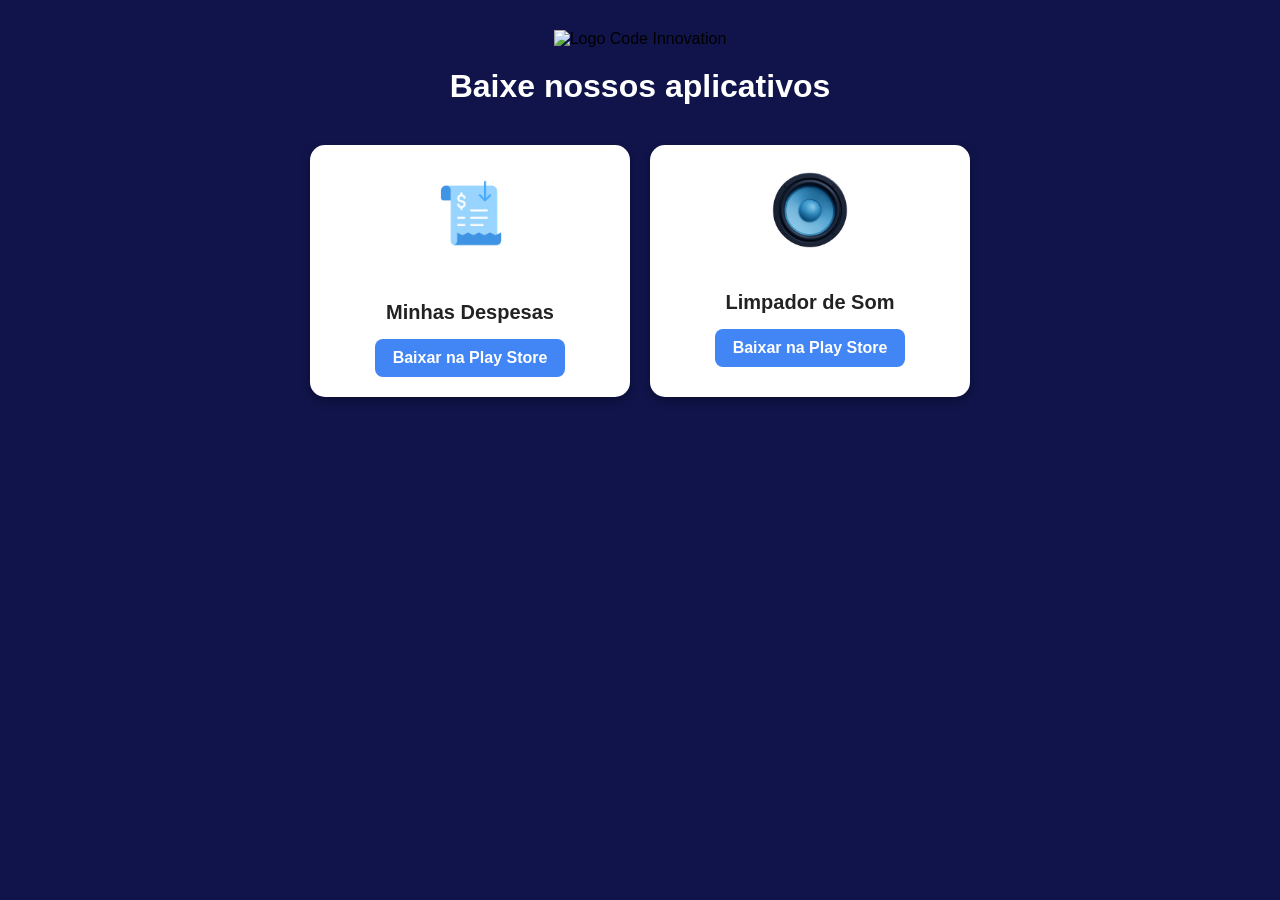
==== index.html @ 1890755a "new update" ====
<!DOCTYPE html>
<html lang="pt-BR">
<head>
  <meta charset="UTF-8">
  <meta name="viewport" content="width=device-width, initial-scale=1.0">
  <title>Meus Aplicativos</title>
  <link rel="stylesheet" href="style.css">
</head>
<body>
  <header>
    <!-- Logo da empresa -->
    <img src="assets/images/code-innovation-apps-img.png" alt="Logo Code Innovation">
    <h1>Baixe nossos aplicativos</h1>
  </header>

  <div class="container">
  <!-- Card 1 - Minhas Despesas -->
  <div class="card">
    <img class="minhas-despesas-icon" src="assets/images/minhas-despesas-icon.png" alt="Minhas Despesas">
    <h2>Minhas Despesas</h2>
    <a href="https://play.google.com/store/apps/details?id=br.com.codeinnovationapps.expenses" target="_blank">
      Baixar na Play Store
    </a>
  </div>

  <!-- Card 2 - Limpador de Som -->
  <div class="card">
    <img class="speaker-cleaner-icon" src="assets/images/speaker-cleaner-icon.png" alt="Limpador de Som">
    <h2>Limpador de Som</h2>
    <a href="https://play.google.com/store/apps/details?id=br.com.codeinnovationapps.speaker_cleaner" target="_blank">
      Baixar na Play Store
    </a>
  </div>
</div>

</body>
</html>
---- style.css ----
body {
  font-family: Arial, sans-serif;
  margin: 0;
  padding: 0;
  background: #10144a; /* cor de fundo da página */
  display: flex;
  flex-direction: column;
  align-items: center;
  justify-content: flex-start;
  min-height: 100vh;
}

header {
  text-align: center;
  margin: 30px 0 10px;
}

header img {
  max-width: 300px;
  height: auto;
  margin-bottom: 20px;
}

h1 {
  margin: 0 0 30px;
  color: #fff; /* cor do texto */
}

.container {
  display: flex;
  flex-wrap: wrap;
  justify-content: center;
  gap: 20px;
  max-width: 900px;
  padding: 0 10px;
}

.card {
  background: #fff;
  border-radius: 15px;
  box-shadow: 0 4px 10px rgba(0,0,0,0.3);
  padding: 20px;
  width: 280px;
  text-align: center;
  transition: transform 0.2s ease;
}

.card:hover {
  transform: translateY(-5px);
}

/* Removido o estilo genérico de img do card para usar classes específicas */
.minhas-despesas-icon {
  width: 100px;   /* ajuste individual */
  height: 100px;
  border-radius: 20%;
  margin-bottom: 15px;
}

.speaker-cleaner-icon {
  width: 90px;  /* ajuste diferente do outro ícone */
  height: 90px;
  border-radius: 20%;
  margin-bottom: 15px;
}

.card h2 {
  font-size: 20px;
  margin-bottom: 15px;
  color: #222;
}

.card a {
  display: inline-block;
  padding: 10px 18px;
  background: #4285F4;
  color: #fff;
  text-decoration: none;
  border-radius: 8px;
  font-weight: bold;
  transition: background 0.2s ease;
}

.card a:hover {
  background: #2a65d7;
}
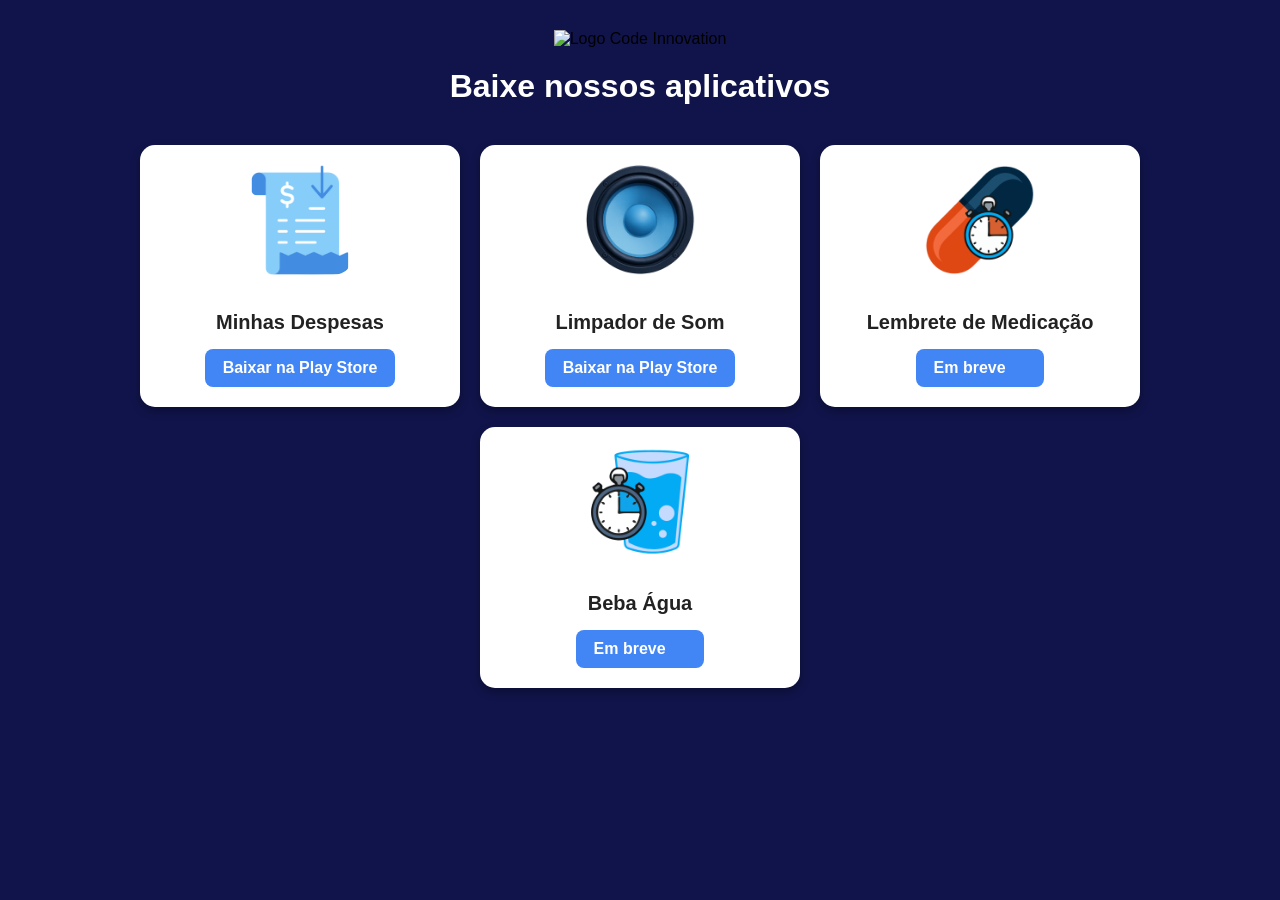
==== commit 22c26cc8: "update" ====
--- a/index.html
+++ b/index.html
@@ -16,7 +16,7 @@
   <div class="container">
   <!-- Card 1 - Minhas Despesas -->
   <div class="card">
-    <img class="minhas-despesas-icon" src="assets/images/minhas-despesas-icon.png" alt="Minhas Despesas">
+    <img class="expenses" src="assets/images/expenses-icon.png" alt="Minhas Despesas">
     <h2>Minhas Despesas</h2>
     <a href="https://play.google.com/store/apps/details?id=br.com.codeinnovationapps.expenses" target="_blank">
       Baixar na Play Store
@@ -25,12 +25,31 @@
 
   <!-- Card 2 - Limpador de Som -->
   <div class="card">
-    <img class="speaker-cleaner-icon" src="assets/images/speaker-cleaner-icon.png" alt="Limpador de Som">
+    <img class="speaker-cleaner" src="assets/images/speaker-cleaner-icon.png" alt="Limpador de Som">
     <h2>Limpador de Som</h2>
     <a href="https://play.google.com/store/apps/details?id=br.com.codeinnovationapps.speaker_cleaner" target="_blank">
       Baixar na Play Store
     </a>
   </div>
+
+  <!-- Card 3 - Lembrete de Medicação -->
+<div class="card">
+  <img class="medication-reminder" src="assets/images/medication-reminder-icon.png" alt="Lembrete de Medicação">
+  <h2>Lembrete de Medicação</h2>
+  <a href="#" target="_blank" class="coming-button">
+    Em breve<span class="dots"></span>
+  </a>
+</div>
+
+<!-- Card 4 - Beba Água -->
+<div class="card">
+  <img class="drink-water" src="assets/images/drink-water-icon.png" alt="Beba Água">
+  <h2>Beba Água</h2>
+  <a href="#" target="_blank" class="coming-button">
+    Em breve<span class="dots"></span>
+  </a>
+</div>
+
 </div>
 
 </body>
--- a/style.css
+++ b/style.css
@@ -31,7 +31,7 @@
   flex-wrap: wrap;
   justify-content: center;
   gap: 20px;
-  max-width: 900px;
+  max-width: 1400px;
   padding: 0 10px;
 }
 
@@ -50,16 +50,30 @@
 }
 
 /* Removido o estilo genérico de img do card para usar classes específicas */
-.minhas-despesas-icon {
-  width: 100px;   /* ajuste individual */
-  height: 100px;
+.expenses {
+  width: 110px;   /* ajuste individual */
+  height: 110px;
   border-radius: 20%;
   margin-bottom: 15px;
 }
 
-.speaker-cleaner-icon {
-  width: 90px;  /* ajuste diferente do outro ícone */
-  height: 90px;
+.speaker-cleaner {
+  width: 110px;  /* ajuste diferente do outro ícone */
+  height: 110;
+  border-radius: 20%;
+  margin-bottom: 15px;
+}
+
+.medication-reminder {
+  width: 110px;  /* ajuste diferente do outro ícone */
+  height: 110px;
+  border-radius: 20%;
+  margin-bottom: 15px;
+}
+
+.drink-water {
+  width: 110px;  /* ajuste diferente do outro ícone */
+  height: 110px;
   border-radius: 20%;
   margin-bottom: 15px;
 }
@@ -84,3 +98,25 @@
 .card a:hover {
   background: #2a65d7;
 }
+
+.coming-button {
+  position: relative;
+}
+
+.dots {
+  display: inline-block;
+  width: 1.3em; /* espaço para os pontinhos */
+  text-align: left;
+}
+
+.dots::after {
+  content: "";
+  animation: dotsAnim 1.2s steps(3, end) infinite;
+}
+
+@keyframes dotsAnim {
+  0%   { content: ""; }
+  33%  { content: "."; }
+  66%  { content: ".."; }
+  100% { content: "..."; }
+}
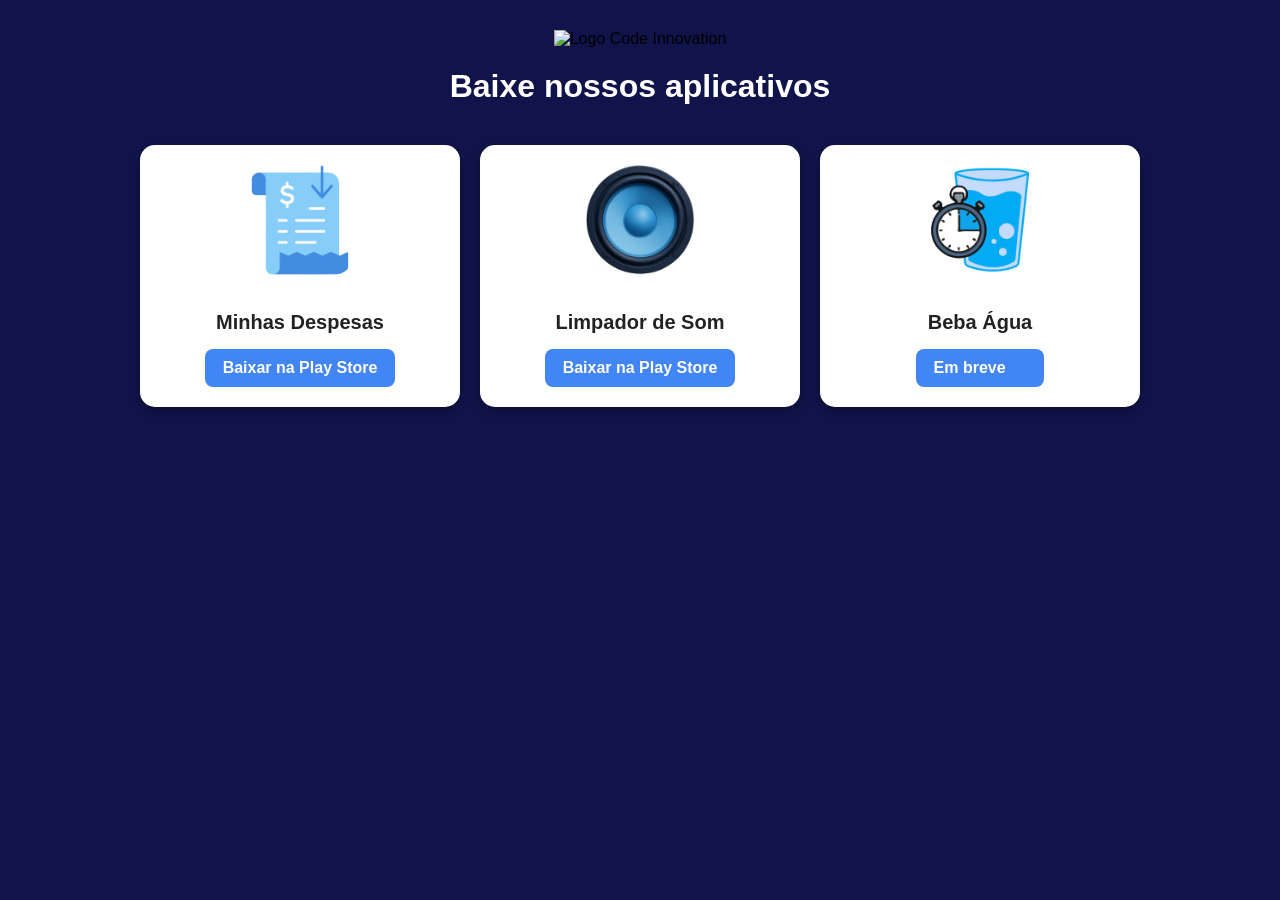
==== commit e356569e: "update" ====
--- a/index.html
+++ b/index.html
@@ -32,15 +32,6 @@
     </a>
   </div>
 
-  <!-- Card 3 - Lembrete de Medicação -->
-<div class="card">
-  <img class="medication-reminder" src="assets/images/medication-reminder-icon.png" alt="Lembrete de Medicação">
-  <h2>Lembrete de Medicação</h2>
-  <a href="#" target="_blank" class="coming-button">
-    Em breve<span class="dots"></span>
-  </a>
-</div>
-
 <!-- Card 4 - Beba Água -->
 <div class="card">
   <img class="drink-water" src="assets/images/drink-water-icon.png" alt="Beba Água">
--- a/style.css
+++ b/style.css
@@ -64,13 +64,6 @@
   margin-bottom: 15px;
 }
 
-.medication-reminder {
-  width: 110px;  /* ajuste diferente do outro ícone */
-  height: 110px;
-  border-radius: 20%;
-  margin-bottom: 15px;
-}
-
 .drink-water {
   width: 110px;  /* ajuste diferente do outro ícone */
   height: 110px;
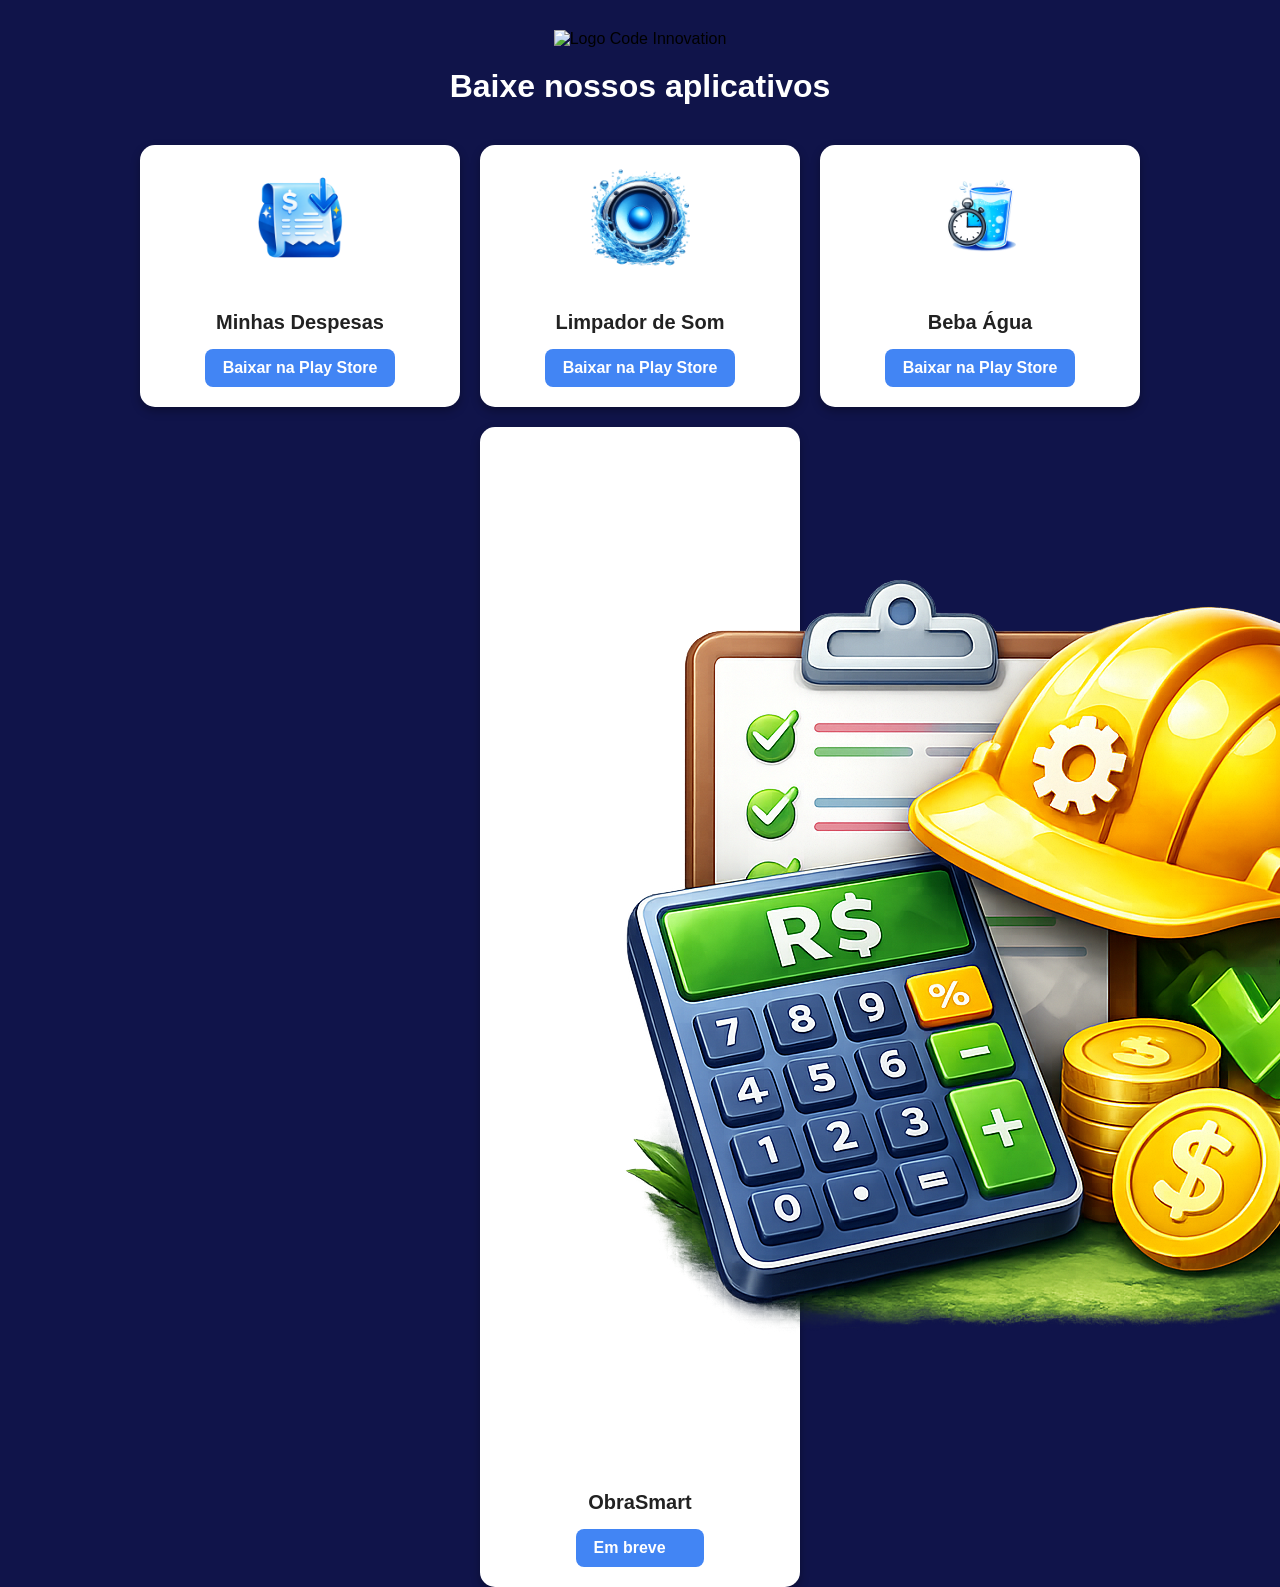
==== commit b06c4e76: "update" ====
--- a/index.html
+++ b/index.html
@@ -14,6 +14,7 @@
   </header>
 
   <div class="container">
+
   <!-- Card 1 - Minhas Despesas -->
   <div class="card">
     <img class="expenses" src="assets/images/expenses-icon.png" alt="Minhas Despesas">
@@ -32,10 +33,19 @@
     </a>
   </div>
 
-<!-- Card 4 - Beba Água -->
+<!-- Card 3 - Beba Água -->
 <div class="card">
   <img class="drink-water" src="assets/images/drink-water-icon.png" alt="Beba Água">
   <h2>Beba Água</h2>
+  <a href="https://play.google.com/store/apps/details?id=br.com.codeinnovationapps.drink_water" target="_blank">
+    Baixar na Play Store
+  </a>
+</div>
+
+<!-- Card 4 - ObraSmart -->
+<div class="card">
+  <img class="obrasmart" src="assets/images/obrasmart-icon.png" alt="ObraSmart">
+  <h2>ObraSmart</h2>
   <a href="#" target="_blank" class="coming-button">
     Em breve<span class="dots"></span>
   </a>
@@ -44,4 +54,4 @@
 </div>
 
 </body>
-</html>
+</html>
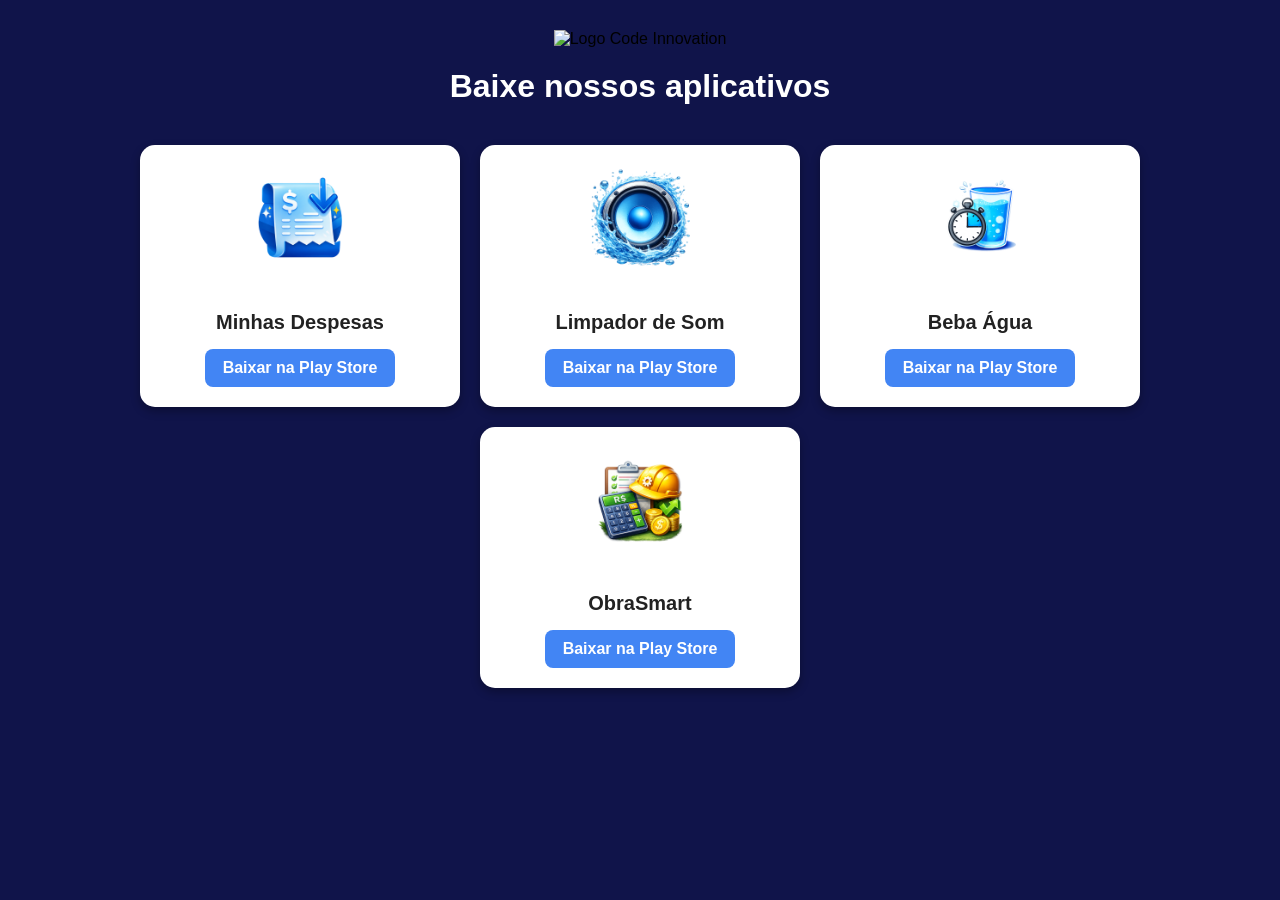
==== commit cc8ab0a2: "new app card added" ====
--- a/index.html
+++ b/index.html
@@ -46,12 +46,10 @@
 <div class="card">
   <img class="obrasmart" src="assets/images/obrasmart-icon.png" alt="ObraSmart">
   <h2>ObraSmart</h2>
-  <a href="#" target="_blank" class="coming-button">
-    Em breve<span class="dots"></span>
+  <a href="https://play.google.com/store/apps/details?id=br.com.codeinnovationapps.obrasmart" target="_blank">
+    Baixar na Play Store
   </a>
 </div>
-
 </div>
-
 </body>
 </html>
--- a/style.css
+++ b/style.css
@@ -71,6 +71,13 @@
   margin-bottom: 15px;
 }
 
+.obrasmart {
+  width: 110px;  /* ajuste diferente do outro ícone */
+  height: 110px;
+  border-radius: 20%;
+  margin-bottom: 15px;
+}
+
 .card h2 {
   font-size: 20px;
   margin-bottom: 15px;
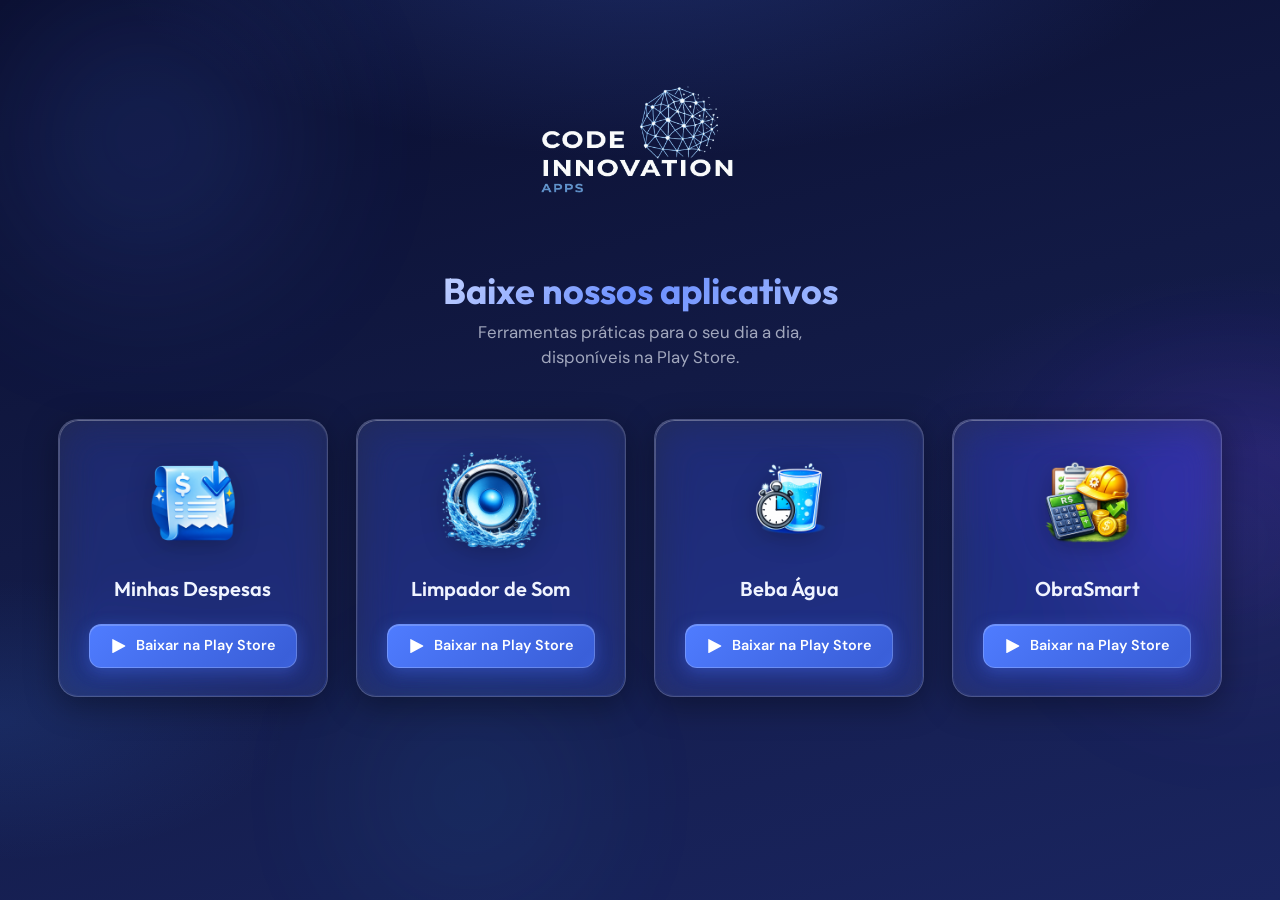
==== commit 7f4abc1b: "website visual redesign" ====
--- a/index.html
+++ b/index.html
@@ -3,53 +3,121 @@
 <head>
   <meta charset="UTF-8">
   <meta name="viewport" content="width=device-width, initial-scale=1.0">
-  <title>Meus Aplicativos</title>
+  <meta name="description" content="Baixe os aplicativos da Code Innovation Apps na Google Play Store.">
+  <meta name="theme-color" content="#0a0e2e">
+  <title>Code Innovation Apps</title>
+  <link rel="preconnect" href="https://fonts.googleapis.com">
+  <link rel="preconnect" href="https://fonts.gstatic.com" crossorigin>
+  <link href="https://fonts.googleapis.com/css2?family=DM+Sans:ital,opsz,wght@0,9..40,400;0,9..40,500;0,9..40,600;1,9..40,400&family=Outfit:wght@500;600;700&display=swap" rel="stylesheet">
   <link rel="stylesheet" href="style.css">
 </head>
 <body>
-  <header>
-    <!-- Logo da empresa -->
-    <img src="assets/images/code-innovation-apps-img.png" alt="Logo Code Innovation">
-    <h1>Baixe nossos aplicativos</h1>
+  <div class="bg-effects" aria-hidden="true">
+    <span class="bg-effects__orb bg-effects__orb--1"></span>
+    <span class="bg-effects__orb bg-effects__orb--2"></span>
+    <span class="bg-effects__orb bg-effects__orb--3"></span>
+  </div>
+
+  <header class="site-header">
+    <img
+      class="site-header__logo"
+      src="assets/images/code-innovation-apps-img.png"
+      alt="Code Innovation Apps"
+      width="300"
+      height="auto"
+    >
+    <h1 class="site-header__title">Baixe nossos aplicativos</h1>
+    <p class="site-header__subtitle">Ferramentas práticas para o seu dia a dia,<br>disponíveis na Play Store.</p>
   </header>
 
-  <div class="container">
+  <main class="apps-grid" aria-label="Aplicativos">
+    <article class="app-card">
+      <img
+        class="app-card__icon"
+        src="assets/images/expenses-icon.png"
+        alt=""
+        width="110"
+        height="110"
+      >
+      <h2 class="app-card__title">Minhas Despesas</h2>
+      <a
+        class="app-card__cta"
+        href="https://play.google.com/store/apps/details?id=br.com.codeinnovationapps.expenses"
+        target="_blank"
+        rel="noopener noreferrer"
+      >
+        <svg class="app-card__cta-icon" width="18" height="18" viewBox="0 0 24 24" aria-hidden="true" fill="currentColor">
+          <path d="M3 20.5V3.5C3 2.91 3.54 2.5 4.07 2.91L20.07 11.41C20.62 11.74 20.62 12.47 20.07 12.8L4.07 21.3C3.54 21.71 3 21.29 3 20.5Z"/>
+        </svg>
+        Baixar na Play Store
+      </a>
+    </article>
 
-  <!-- Card 1 - Minhas Despesas -->
-  <div class="card">
-    <img class="expenses" src="assets/images/expenses-icon.png" alt="Minhas Despesas">
-    <h2>Minhas Despesas</h2>
-    <a href="https://play.google.com/store/apps/details?id=br.com.codeinnovationapps.expenses" target="_blank">
-      Baixar na Play Store
-    </a>
-  </div>
+    <article class="app-card">
+      <img
+        class="app-card__icon"
+        src="assets/images/speaker-cleaner-icon.png"
+        alt=""
+        width="110"
+        height="110"
+      >
+      <h2 class="app-card__title">Limpador de Som</h2>
+      <a
+        class="app-card__cta"
+        href="https://play.google.com/store/apps/details?id=br.com.codeinnovationapps.speaker_cleaner"
+        target="_blank"
+        rel="noopener noreferrer"
+      >
+        <svg class="app-card__cta-icon" width="18" height="18" viewBox="0 0 24 24" aria-hidden="true" fill="currentColor">
+          <path d="M3 20.5V3.5C3 2.91 3.54 2.5 4.07 2.91L20.07 11.41C20.62 11.74 20.62 12.47 20.07 12.8L4.07 21.3C3.54 21.71 3 21.29 3 20.5Z"/>
+        </svg>
+        Baixar na Play Store
+      </a>
+    </article>
 
-  <!-- Card 2 - Limpador de Som -->
-  <div class="card">
-    <img class="speaker-cleaner" src="assets/images/speaker-cleaner-icon.png" alt="Limpador de Som">
-    <h2>Limpador de Som</h2>
-    <a href="https://play.google.com/store/apps/details?id=br.com.codeinnovationapps.speaker_cleaner" target="_blank">
-      Baixar na Play Store
-    </a>
-  </div>
+    <article class="app-card">
+      <img
+        class="app-card__icon"
+        src="assets/images/drink-water-icon.png"
+        alt=""
+        width="110"
+        height="110"
+      >
+      <h2 class="app-card__title">Beba Água</h2>
+      <a
+        class="app-card__cta"
+        href="https://play.google.com/store/apps/details?id=br.com.codeinnovationapps.drink_water"
+        target="_blank"
+        rel="noopener noreferrer"
+      >
+        <svg class="app-card__cta-icon" width="18" height="18" viewBox="0 0 24 24" aria-hidden="true" fill="currentColor">
+          <path d="M3 20.5V3.5C3 2.91 3.54 2.5 4.07 2.91L20.07 11.41C20.62 11.74 20.62 12.47 20.07 12.8L4.07 21.3C3.54 21.71 3 21.29 3 20.5Z"/>
+        </svg>
+        Baixar na Play Store
+      </a>
+    </article>
 
-<!-- Card 3 - Beba Água -->
-<div class="card">
-  <img class="drink-water" src="assets/images/drink-water-icon.png" alt="Beba Água">
-  <h2>Beba Água</h2>
-  <a href="https://play.google.com/store/apps/details?id=br.com.codeinnovationapps.drink_water" target="_blank">
-    Baixar na Play Store
-  </a>
-</div>
-
-<!-- Card 4 - ObraSmart -->
-<div class="card">
-  <img class="obrasmart" src="assets/images/obrasmart-icon.png" alt="ObraSmart">
-  <h2>ObraSmart</h2>
-  <a href="https://play.google.com/store/apps/details?id=br.com.codeinnovationapps.obrasmart" target="_blank">
-    Baixar na Play Store
-  </a>
-</div>
-</div>
+    <article class="app-card">
+      <img
+        class="app-card__icon"
+        src="assets/images/obrasmart-icon.png"
+        alt=""
+        width="110"
+        height="110"
+      >
+      <h2 class="app-card__title">ObraSmart</h2>
+      <a
+        class="app-card__cta"
+        href="https://play.google.com/store/apps/details?id=br.com.codeinnovationapps.obrasmart"
+        target="_blank"
+        rel="noopener noreferrer"
+      >
+        <svg class="app-card__cta-icon" width="18" height="18" viewBox="0 0 24 24" aria-hidden="true" fill="currentColor">
+          <path d="M3 20.5V3.5C3 2.91 3.54 2.5 4.07 2.91L20.07 11.41C20.62 11.74 20.62 12.47 20.07 12.8L4.07 21.3C3.54 21.71 3 21.29 3 20.5Z"/>
+        </svg>
+        Baixar na Play Store
+      </a>
+    </article>
+  </main>
 </body>
-</html>+</html>
--- a/style.css
+++ b/style.css
@@ -1,122 +1,414 @@
+/* ==========================================================================
+   Code Innovation Apps — Liquid Glass Premium
+   ========================================================================== */
+
+:root {
+  --bg-deep: #0a0e2e;
+  --bg-mid: #121a45;
+  --bg-accent: #1a2560;
+  --accent: #4f7cff;
+  --accent-glow: #6b8fff;
+  --accent-deep: #3a5fd9;
+  --text-primary: #f0f4ff;
+  --text-secondary: rgba(240, 244, 255, 0.65);
+  --glass-bg: rgba(255, 255, 255, 0.08);
+  --glass-bg-fallback: rgba(18, 26, 69, 0.92);
+  --glass-border: rgba(255, 255, 255, 0.18);
+  --glass-highlight: rgba(255, 255, 255, 0.35);
+  --shadow-card: 0 8px 32px rgba(0, 0, 0, 0.35);
+  --shadow-card-hover: 0 16px 48px rgba(79, 124, 255, 0.2);
+  --radius-card: 20px;
+  --radius-cta: 12px;
+  --font-display: "Outfit", system-ui, sans-serif;
+  --font-body: "DM Sans", system-ui, sans-serif;
+  --transition-fast: 0.2s ease;
+  --transition-smooth: 0.35s cubic-bezier(0.4, 0, 0.2, 1);
+}
+
+*,
+*::before,
+*::after {
+  box-sizing: border-box;
+}
+
+html {
+  scroll-padding-top: 1rem;
+}
+
 body {
-  font-family: Arial, sans-serif;
   margin: 0;
-  padding: 0;
-  background: #10144a; /* cor de fundo da página */
+  min-height: 100vh;
+  font-family: var(--font-body);
+  font-size: 1rem;
+  line-height: 1.5;
+  color: var(--text-primary);
+  background: var(--bg-deep);
   display: flex;
   flex-direction: column;
   align-items: center;
-  justify-content: flex-start;
-  min-height: 100vh;
-}
-
-header {
+  overflow-x: hidden;
+  position: relative;
+}
+
+/* --------------------------------------------------------------------------
+   Background — gradient + animated orbs
+   -------------------------------------------------------------------------- */
+
+body::before {
+  content: "";
+  position: fixed;
+  inset: 0;
+  z-index: -2;
+  background:
+    radial-gradient(ellipse 80% 50% at 50% -10%, rgba(79, 124, 255, 0.25) 0%, transparent 55%),
+    radial-gradient(ellipse 60% 40% at 100% 50%, rgba(107, 63, 255, 0.15) 0%, transparent 50%),
+    radial-gradient(ellipse 50% 35% at 0% 80%, rgba(63, 140, 255, 0.12) 0%, transparent 45%),
+    linear-gradient(165deg, var(--bg-deep) 0%, var(--bg-mid) 45%, var(--bg-accent) 100%);
+  pointer-events: none;
+}
+
+.bg-effects {
+  position: fixed;
+  inset: 0;
+  z-index: -1;
+  overflow: hidden;
+  pointer-events: none;
+}
+
+.bg-effects__orb {
+  position: absolute;
+  border-radius: 50%;
+  filter: blur(80px);
+  opacity: 0.45;
+  will-change: transform;
+}
+
+.bg-effects__orb--1 {
+  width: min(420px, 70vw);
+  height: min(420px, 70vw);
+  top: -8%;
+  left: -5%;
+  background: radial-gradient(circle, rgba(79, 124, 255, 0.5) 0%, transparent 70%);
+  animation: orbDrift1 32s ease-in-out infinite;
+}
+
+.bg-effects__orb--2 {
+  width: min(360px, 60vw);
+  height: min(360px, 60vw);
+  top: 40%;
+  right: -10%;
+  background: radial-gradient(circle, rgba(140, 90, 255, 0.4) 0%, transparent 70%);
+  animation: orbDrift2 28s ease-in-out infinite;
+}
+
+.bg-effects__orb--3 {
+  width: min(300px, 55vw);
+  height: min(300px, 55vw);
+  bottom: -5%;
+  left: 25%;
+  background: radial-gradient(circle, rgba(63, 180, 255, 0.35) 0%, transparent 70%);
+  animation: orbDrift3 36s ease-in-out infinite;
+}
+
+@keyframes orbDrift1 {
+  0%, 100% { transform: translate(0, 0) scale(1); }
+  33% { transform: translate(8%, 12%) scale(1.05); }
+  66% { transform: translate(-5%, 6%) scale(0.95); }
+}
+
+@keyframes orbDrift2 {
+  0%, 100% { transform: translate(0, 0) scale(1); }
+  50% { transform: translate(-12%, -8%) scale(1.08); }
+}
+
+@keyframes orbDrift3 {
+  0%, 100% { transform: translate(0, 0); }
+  40% { transform: translate(10%, -10%); }
+  80% { transform: translate(-8%, 5%); }
+}
+
+/* --------------------------------------------------------------------------
+   Header
+   -------------------------------------------------------------------------- */
+
+.site-header {
   text-align: center;
-  margin: 30px 0 10px;
-}
-
-header img {
-  max-width: 300px;
+  padding: clamp(1.5rem, 5vw, 2.5rem) clamp(1rem, 4vw, 2rem) clamp(0.5rem, 2vw, 1rem);
+  width: 100%;
+  max-width: 48rem;
+  animation: fadeSlideUp 0.7s cubic-bezier(0.4, 0, 0.2, 1) both;
+}
+
+.site-header__logo {
+  display: block;
+  max-width: min(300px, 85vw);
   height: auto;
-  margin-bottom: 20px;
-}
-
-h1 {
-  margin: 0 0 30px;
-  color: #fff; /* cor do texto */
-}
-
-.container {
+  margin: 0 auto clamp(1rem, 3vw, 1.5rem);
+}
+
+.site-header__title {
+  font-family: var(--font-display);
+  font-size: clamp(1.5rem, 4.5vw, 2.25rem);
+  font-weight: 700;
+  line-height: 1.2;
+  margin: 0 0 0.5rem;
+  background: linear-gradient(135deg, #ffffff 0%, var(--accent-glow) 50%, #c8d8ff 100%);
+  -webkit-background-clip: text;
+  background-clip: text;
+  -webkit-text-fill-color: transparent;
+}
+
+.site-header__subtitle {
+  margin: 0;
+  font-size: clamp(0.9rem, 2.5vw, 1.05rem);
+  color: var(--text-secondary);
+  max-width: 32rem;
+  margin-inline: auto;
+}
+
+/* --------------------------------------------------------------------------
+   Apps grid
+   -------------------------------------------------------------------------- */
+
+.apps-grid {
+  display: grid;
+  grid-template-columns: repeat(auto-fit, minmax(min(100%, 260px), 1fr));
+  gap: clamp(1rem, 3vw, 1.75rem);
+  width: 100%;
+  max-width: 72rem;
+  padding: clamp(1rem, 4vw, 2rem) clamp(1rem, 4vw, 2rem) clamp(2.5rem, 6vw, 4rem);
+  margin: 0 auto;
+}
+
+@media (min-width: 1024px) {
+  .apps-grid {
+    grid-template-columns: repeat(4, 1fr);
+    max-width: min(90rem, 96vw);
+  }
+}
+
+/* --------------------------------------------------------------------------
+   App card — Liquid Glass
+   -------------------------------------------------------------------------- */
+
+.app-card {
+  position: relative;
   display: flex;
-  flex-wrap: wrap;
+  flex-direction: column;
+  align-items: center;
+  text-align: center;
+  padding: clamp(1.25rem, 3vw, 1.75rem);
+  border-radius: var(--radius-card);
+  background: var(--glass-bg);
+  border: 1px solid var(--glass-border);
+  box-shadow:
+    var(--shadow-card),
+    inset 0 1px 0 rgba(255, 255, 255, 0.12);
+  backdrop-filter: blur(20px) saturate(180%);
+  -webkit-backdrop-filter: blur(20px) saturate(180%);
+  overflow: hidden;
+  transition:
+    transform var(--transition-smooth),
+    box-shadow var(--transition-smooth),
+    border-color var(--transition-smooth);
+  animation: fadeSlideUp 0.65s cubic-bezier(0.4, 0, 0.2, 1) both;
+}
+
+.app-card:nth-child(1) { animation-delay: 0.1s; }
+.app-card:nth-child(2) { animation-delay: 0.2s; }
+.app-card:nth-child(3) { animation-delay: 0.3s; }
+.app-card:nth-child(4) { animation-delay: 0.4s; }
+
+@supports not (backdrop-filter: blur(1px)) {
+  .app-card {
+    background: var(--glass-bg-fallback);
+  }
+}
+
+.app-card::before {
+  content: "";
+  position: absolute;
+  inset: 0;
+  border-radius: inherit;
+  padding: 1px;
+  background: linear-gradient(
+    135deg,
+    rgba(255, 255, 255, 0.4) 0%,
+    rgba(255, 255, 255, 0.05) 40%,
+    rgba(79, 124, 255, 0.3) 100%
+  );
+  -webkit-mask:
+    linear-gradient(#fff 0 0) content-box,
+    linear-gradient(#fff 0 0);
+  mask:
+    linear-gradient(#fff 0 0) content-box,
+    linear-gradient(#fff 0 0);
+  -webkit-mask-composite: xor;
+  mask-composite: exclude;
+  opacity: 0.6;
+  pointer-events: none;
+  transition: opacity var(--transition-smooth);
+}
+
+.app-card::after {
+  content: "";
+  position: absolute;
+  top: -50%;
+  left: -50%;
+  width: 200%;
+  height: 200%;
+  background: conic-gradient(
+    from 0deg at 50% 50%,
+    transparent 0deg,
+    rgba(79, 124, 255, 0.08) 60deg,
+    transparent 120deg
+  );
+  opacity: 0;
+  transition: opacity var(--transition-smooth);
+  pointer-events: none;
+  animation: borderGlow 8s linear infinite;
+}
+
+@keyframes borderGlow {
+  to { transform: rotate(360deg); }
+}
+
+.app-card:hover {
+  transform: translateY(-6px) scale(1.02);
+  border-color: rgba(255, 255, 255, 0.28);
+  box-shadow:
+    var(--shadow-card-hover),
+    inset 0 1px 0 rgba(255, 255, 255, 0.18);
+}
+
+.app-card:hover::before {
+  opacity: 1;
+}
+
+.app-card:hover::after {
+  opacity: 1;
+}
+
+.app-card__icon {
+  width: clamp(88px, 22vw, 110px);
+  height: clamp(88px, 22vw, 110px);
+  object-fit: contain;
+  border-radius: 22%;
+  margin-bottom: 1rem;
+  filter: drop-shadow(0 4px 12px rgba(0, 0, 0, 0.25));
+  transition: transform var(--transition-smooth);
+}
+
+.app-card:hover .app-card__icon {
+  transform: scale(1.06);
+}
+
+.app-card__title {
+  font-family: var(--font-display);
+  font-size: clamp(1.1rem, 2.8vw, 1.25rem);
+  font-weight: 600;
+  margin: 0 0 1.25rem;
+  color: var(--text-primary);
+}
+
+/* --------------------------------------------------------------------------
+   CTA button
+   -------------------------------------------------------------------------- */
+
+.app-card__cta {
+  display: inline-flex;
+  align-items: center;
   justify-content: center;
-  gap: 20px;
-  max-width: 1400px;
-  padding: 0 10px;
-}
-
-.card {
-  background: #fff;
-  border-radius: 15px;
-  box-shadow: 0 4px 10px rgba(0,0,0,0.3);
-  padding: 20px;
-  width: 280px;
-  text-align: center;
-  transition: transform 0.2s ease;
-}
-
-.card:hover {
-  transform: translateY(-5px);
-}
-
-/* Removido o estilo genérico de img do card para usar classes específicas */
-.expenses {
-  width: 110px;   /* ajuste individual */
-  height: 110px;
-  border-radius: 20%;
-  margin-bottom: 15px;
-}
-
-.speaker-cleaner {
-  width: 110px;  /* ajuste diferente do outro ícone */
-  height: 110;
-  border-radius: 20%;
-  margin-bottom: 15px;
-}
-
-.drink-water {
-  width: 110px;  /* ajuste diferente do outro ícone */
-  height: 110px;
-  border-radius: 20%;
-  margin-bottom: 15px;
-}
-
-.obrasmart {
-  width: 110px;  /* ajuste diferente do outro ícone */
-  height: 110px;
-  border-radius: 20%;
-  margin-bottom: 15px;
-}
-
-.card h2 {
-  font-size: 20px;
-  margin-bottom: 15px;
-  color: #222;
-}
-
-.card a {
-  display: inline-block;
-  padding: 10px 18px;
-  background: #4285F4;
+  gap: 0.5rem;
+  min-height: 44px;
+  padding: 0.65rem 1.25rem;
+  margin-top: auto;
+  font-family: var(--font-body);
+  font-size: 0.9rem;
+  font-weight: 600;
   color: #fff;
   text-decoration: none;
-  border-radius: 8px;
-  font-weight: bold;
-  transition: background 0.2s ease;
-}
-
-.card a:hover {
-  background: #2a65d7;
-}
-
-.coming-button {
-  position: relative;
-}
-
-.dots {
-  display: inline-block;
-  width: 1.3em; /* espaço para os pontinhos */
-  text-align: left;
-}
-
-.dots::after {
-  content: "";
-  animation: dotsAnim 1.2s steps(3, end) infinite;
-}
-
-@keyframes dotsAnim {
-  0%   { content: ""; }
-  33%  { content: "."; }
-  66%  { content: ".."; }
-  100% { content: "..."; }
-}
+  border-radius: var(--radius-cta);
+  border: 1px solid rgba(255, 255, 255, 0.2);
+  background: linear-gradient(
+    135deg,
+    var(--accent) 0%,
+    var(--accent-deep) 50%,
+    var(--accent) 100%
+  );
+  background-size: 200% 100%;
+  background-position: 0% 50%;
+  box-shadow:
+    0 4px 16px rgba(79, 124, 255, 0.35),
+    inset 0 1px 0 rgba(255, 255, 255, 0.2);
+  transition:
+    background-position 0.5s ease,
+    transform var(--transition-fast),
+    box-shadow var(--transition-fast);
+}
+
+.app-card__cta:hover {
+  background-position: 100% 50%;
+  box-shadow:
+    0 6px 24px rgba(79, 124, 255, 0.45),
+    inset 0 1px 0 rgba(255, 255, 255, 0.25);
+  transform: translateY(-1px);
+}
+
+.app-card__cta:active {
+  transform: translateY(0);
+}
+
+.app-card__cta:focus-visible {
+  outline: 2px solid var(--accent-glow);
+  outline-offset: 3px;
+}
+
+.app-card__cta-icon {
+  flex-shrink: 0;
+}
+
+/* --------------------------------------------------------------------------
+   Animations
+   -------------------------------------------------------------------------- */
+
+@keyframes fadeSlideUp {
+  from {
+    opacity: 0;
+    transform: translateY(24px);
+  }
+  to {
+    opacity: 1;
+    transform: translateY(0);
+  }
+}
+
+/* --------------------------------------------------------------------------
+   Reduced motion
+   -------------------------------------------------------------------------- */
+
+@media (prefers-reduced-motion: reduce) {
+  *,
+  *::before,
+  *::after {
+    animation-duration: 0.01ms !important;
+    animation-iteration-count: 1 !important;
+    transition-duration: 0.01ms !important;
+  }
+
+  .bg-effects__orb {
+    animation: none !important;
+  }
+
+  .app-card::after {
+    animation: none !important;
+  }
+
+  .app-card:hover {
+    transform: none;
+  }
+
+  .app-card:hover .app-card__icon {
+    transform: none;
+  }
+}
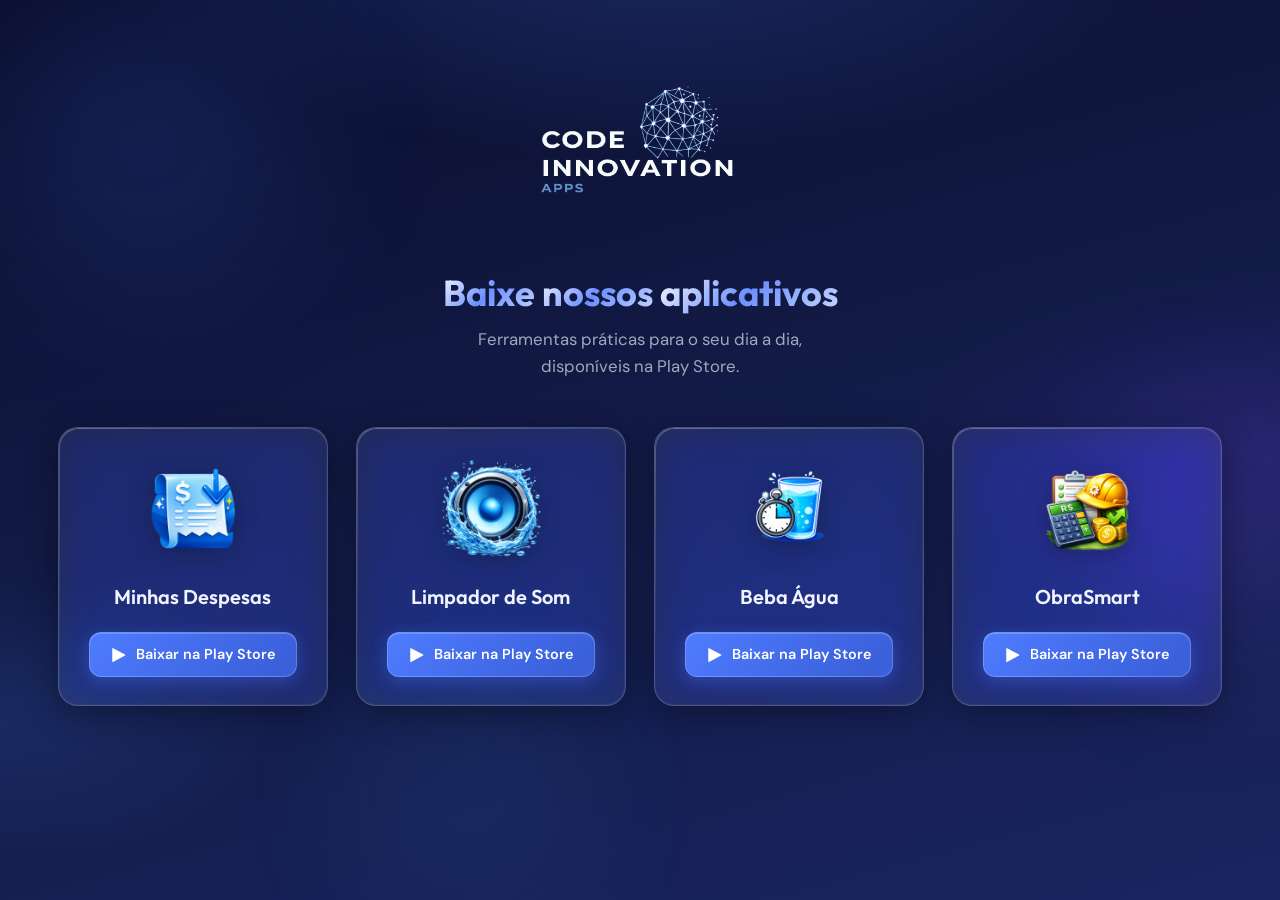
==== commit 907cf451: "website visual redesign" ====
--- a/index.html
+++ b/index.html
@@ -17,6 +17,7 @@
     <span class="bg-effects__orb bg-effects__orb--2"></span>
     <span class="bg-effects__orb bg-effects__orb--3"></span>
   </div>
+  <div class="cursor-glow" aria-hidden="true"></div>
 
   <header class="site-header">
     <img
@@ -26,8 +27,8 @@
       width="300"
       height="auto"
     >
-    <h1 class="site-header__title">Baixe nossos aplicativos</h1>
-    <p class="site-header__subtitle">Ferramentas práticas para o seu dia a dia,<br>disponíveis na Play Store.</p>
+    <h1 class="site-header__title" data-glass-text>Baixe nossos aplicativos</h1>
+    <p class="site-header__subtitle" data-glass-text>Ferramentas práticas para o seu dia a dia,<br>disponíveis na Play Store.</p>
   </header>
 
   <main class="apps-grid" aria-label="Aplicativos">
@@ -119,5 +120,7 @@
       </a>
     </article>
   </main>
+  <script src="cursor.js" defer></script>
+  <script src="text-glass.js" defer></script>
 </body>
 </html>
--- a/style.css
+++ b/style.css
@@ -128,10 +128,47 @@
 }
 
 /* --------------------------------------------------------------------------
+   Cursor spotlight
+   -------------------------------------------------------------------------- */
+
+.cursor-glow {
+  position: fixed;
+  width: min(360px, 70vw);
+  height: min(360px, 70vw);
+  left: var(--mouse-x, 50%);
+  top: var(--mouse-y, 50%);
+  transform: translate(-50%, -50%);
+  border-radius: 50%;
+  pointer-events: none;
+  z-index: 0;
+  opacity: 0;
+  background: radial-gradient(
+    circle,
+    rgba(107, 143, 255, 0.22) 0%,
+    rgba(79, 124, 255, 0.1) 40%,
+    transparent 70%
+  );
+  transition: opacity 0.35s ease;
+  will-change: left, top;
+}
+
+html.cursor-glow-visible .cursor-glow {
+  opacity: 1;
+}
+
+@media (hover: none) {
+  .cursor-glow {
+    display: none;
+  }
+}
+
+/* --------------------------------------------------------------------------
    Header
    -------------------------------------------------------------------------- */
 
 .site-header {
+  position: relative;
+  z-index: 1;
   text-align: center;
   padding: clamp(1.5rem, 5vw, 2.5rem) clamp(1rem, 4vw, 2rem) clamp(0.5rem, 2vw, 1rem);
   width: 100%;
@@ -150,8 +187,11 @@
   font-family: var(--font-display);
   font-size: clamp(1.5rem, 4.5vw, 2.25rem);
   font-weight: 700;
-  line-height: 1.2;
+  line-height: 1.35;
   margin: 0 0 0.5rem;
+}
+
+.site-header__title:not(.glass-text) {
   background: linear-gradient(135deg, #ffffff 0%, var(--accent-glow) 50%, #c8d8ff 100%);
   -webkit-background-clip: text;
   background-clip: text;
@@ -164,6 +204,93 @@
   color: var(--text-secondary);
   max-width: 32rem;
   margin-inline: auto;
+  line-height: 1.6;
+}
+
+/* --------------------------------------------------------------------------
+   Glass text — hover por palavra
+   -------------------------------------------------------------------------- */
+
+.glass-text__word {
+  position: relative;
+  display: inline-block;
+  border-radius: 0.45em;
+  cursor: default;
+  outline: none;
+  transition: transform var(--transition-smooth);
+}
+
+.glass-text__word::before {
+  content: "";
+  position: absolute;
+  inset: -0.12em -0.28em;
+  z-index: 0;
+  border-radius: inherit;
+  background: rgba(255, 255, 255, 0.1);
+  border: 1px solid rgba(255, 255, 255, 0.22);
+  box-shadow:
+    inset 0 1px 0 rgba(255, 255, 255, 0.28),
+    0 8px 28px rgba(79, 124, 255, 0.2);
+  backdrop-filter: blur(16px) saturate(180%);
+  -webkit-backdrop-filter: blur(16px) saturate(180%);
+  opacity: 0;
+  transform: scale(0.9);
+  transition:
+    opacity var(--transition-smooth),
+    transform var(--transition-smooth),
+    box-shadow var(--transition-smooth);
+}
+
+@supports not (backdrop-filter: blur(1px)) {
+  .glass-text__word::before {
+    background: rgba(26, 37, 96, 0.85);
+  }
+}
+
+.glass-text__word:hover::before,
+.glass-text__word:focus-visible::before {
+  opacity: 1;
+  transform: scale(1);
+  box-shadow:
+    inset 0 1px 0 rgba(255, 255, 255, 0.35),
+    0 12px 36px rgba(79, 124, 255, 0.28);
+}
+
+.glass-text__word:hover,
+.glass-text__word:focus-visible {
+  transform: translateY(-2px);
+}
+
+.glass-text__word-inner {
+  position: relative;
+  z-index: 1;
+}
+
+.site-header__title.glass-text .glass-text__word-inner {
+  background: linear-gradient(135deg, #ffffff 0%, var(--accent-glow) 50%, #c8d8ff 100%);
+  -webkit-background-clip: text;
+  background-clip: text;
+  -webkit-text-fill-color: transparent;
+  transition:
+    -webkit-text-fill-color var(--transition-smooth),
+    text-shadow var(--transition-smooth);
+}
+
+.site-header__title.glass-text .glass-text__word:hover .glass-text__word-inner,
+.site-header__title.glass-text .glass-text__word:focus-visible .glass-text__word-inner {
+  background: none;
+  -webkit-text-fill-color: #f0f4ff;
+  text-shadow: 0 0 24px rgba(107, 143, 255, 0.55);
+}
+
+.site-header__subtitle.glass-text .glass-text__word-inner {
+  color: var(--text-secondary);
+  transition: color var(--transition-smooth);
+}
+
+.site-header__subtitle.glass-text .glass-text__word:hover .glass-text__word-inner,
+.site-header__subtitle.glass-text .glass-text__word:focus-visible .glass-text__word-inner {
+  color: var(--text-primary);
 }
 
 /* --------------------------------------------------------------------------
@@ -171,6 +298,8 @@
    -------------------------------------------------------------------------- */
 
 .apps-grid {
+  position: relative;
+  z-index: 1;
   display: grid;
   grid-template-columns: repeat(auto-fit, minmax(min(100%, 260px), 1fr));
   gap: clamp(1rem, 3vw, 1.75rem);
@@ -411,4 +540,18 @@
   .app-card:hover .app-card__icon {
     transform: none;
   }
-}
+
+  .cursor-glow {
+    display: none;
+  }
+
+  .glass-text__word:hover,
+  .glass-text__word:focus-visible {
+    transform: none;
+  }
+
+  .glass-text__word::before {
+    opacity: 0;
+    transform: none;
+  }
+}
